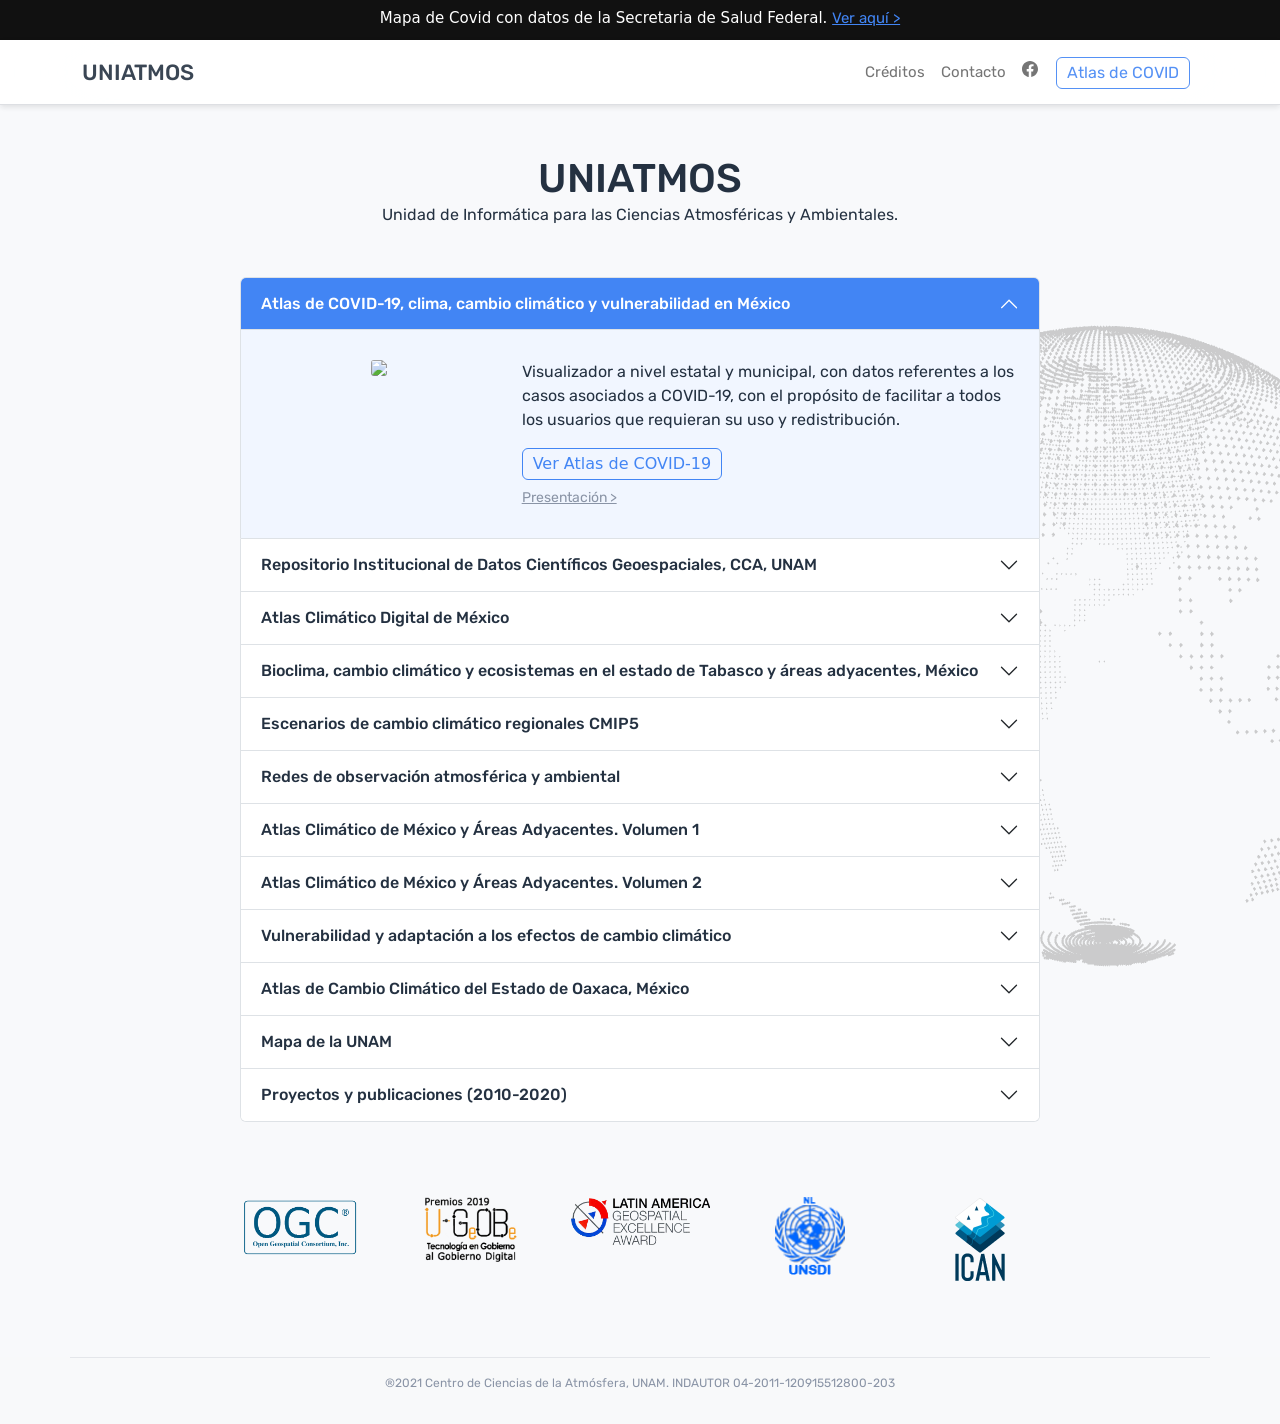
==== root/index.html @ 4e7a507b "Cambio" ====
<html>
  <head>
    <meta charset="utf-8">
    <link href="https://cdn.jsdelivr.net/npm/bootstrap@5.0.0-beta2/dist/css/bootstrap.min.css" rel="stylesheet" integrity="sha384-BmbxuPwQa2lc/FVzBcNJ7UAyJxM6wuqIj61tLrc4wSX0szH/Ev+nYRRuWlolflfl" crossorigin="anonymous">
    <link rel="preconnect" href="https://fonts.gstatic.com">
    <link href="https://fonts.googleapis.com/css2?family=Rubik:wght@300;400;500&display=swap" rel="stylesheet">

    <style>

      body {
        background-color: #f8f9fb;
      }

.globe-container {
    position: relative;
    max-width: 750px;
    margin: auto;
    z-index: -1;
}
    #globe {
    position: absolute;
    top: -800px;
    right: -55%;
    height: 650px;
    width: 650px;
    margin: 0 auto calc(var(--unit) * 4) auto;
    opacity: 0;
    transition: opacity 1000ms var(--ease);
    pointer-events: none;
    touch-action: none;
    }
    .peekaboo {
        opacity: .40 !important;
    }

    p, a, h1, h2, h3, span {
      color: #243141;
      font-family: 'Rubik', sans-serif;
      font-weight: 400;
    }


    .navbar {
      height: 65px;
      -webkit-backdrop-filter: saturate(180%) blur(55px);
    backdrop-filter: saturate(180%) blur(55px);
    opacity: .90;
    }

    .btn-outline-success {
    color: #4285f4;
    border-color: #4285f4;
    }

    .btn-outline-success:hover {
    color: #fff;
    background-color: #4285f4;
    border-color: #4285f4;
    }

    .accordion-button:not(.collapsed) {
    color: #0c63e4;
    background-color: white;
    z-index: 2;
    }

    .accordion-button {
    background-color: white;
    z-index: 2;
    }

    .accordion-body {
    background: white;
    }


    .btn {
    padding: 3px 10px;
    }

    .navbar-light .navbar-nav .nav-link {
    color: #666 !important;
    font-size: 15px;
    font-weight: 400;
    }

    .navbar-light .navbar-nav .nav-link:hover {
      color: rgba(0,0,0,.9) !important;
    }

    .accordion-button:not(.collapsed) {
    color: white;
    background-color: #4285f4;
    }

    .accordion-button:not(.collapsed):hover {
    color: white;
    background-color: #4285f4;
    }

    .accordion-button:not(.collapsed)::after {
    background-image: url(assets/img/flecha-activa.svg);
    }

    .accordion-button:hover {
    z-index: 2;
    background: #caddff;
    }

    .accordion-body {
    background: #f1f6ff;
    padding-top: 30px;
    padding-bottom: 30px;
    }

    .accordion-button {
      font-weight: 500;
      color: #243141;
    }

    .link-texto {
      font-size: 14px; color: #8a94a6;
    }

    .link-texto:hover {
      color: #4285f4;
    }



    </style>
  </head>
  <body>

    <!-- Header -->
    <div style="height:40px; color: white; text-align: center; background-color: #111111; padding: 7px; font-size: 15px; ">Mapa de Covid con datos de la Secretaria de Salud Federal. <a href="http://ri.atmosfera.unam.mx:8080/ACVC/servmapas" style="color:#4285f4">Ver aquí &gt;</a></div>

    <!-- Navbar -->
    <nav class="sticky-top navbar navbar-expand-lg navbar-light bg-light" style="background-color: white !important; box-shadow: 0 2px 6px 0 rgb(0 0 0 / 12%), inset 0 -1px 0 0 #dadce0;">
    <div class="container">
      <a class="navbar-brand" href="#"><span class="color-negro" style="font-weight: 500; font-size: 22px;">UNIATMOS</span></a>

      <button class="navbar-toggler" type="button" data-bs-toggle="collapse" data-bs-target="#navbarSupportedContent" aria-controls="navbarSupportedContent" aria-expanded="false" aria-label="Toggle navigation">
        <span class="navbar-toggler-icon"></span>
      </button>

      <div class="collapse navbar-collapse" id="navbarSupportedContent">
        <ul class="navbar-nav mb-2 mb-lg-0" style="margin-left: auto; margin-right: 10px;">
          <li class="nav-item">
            <a class="nav-link" href="#">Créditos</a>
          </li>
          <li class="nav-item">
            <a class="nav-link" href="#">Contacto</a>
          </li>

          <li class="nav-item">
            <a class="nav-link" href="#">
              <svg xmlns="http://www.w3.org/2000/svg" width="16" height="16" fill="currentColor" class="bi bi-facebook" viewBox="0 0 16 16">
                <path d="M16 8.049c0-4.446-3.582-8.05-8-8.05C3.58 0-.002 3.603-.002 8.05c0 4.017 2.926 7.347 6.75 7.951v-5.625h-2.03V8.05H6.75V6.275c0-2.017 1.195-3.131 3.022-3.131.876 0 1.791.157 1.791.157v1.98h-1.009c-.993 0-1.303.621-1.303 1.258v1.51h2.218l-.354 2.326H9.25V16c3.824-.604 6.75-3.934 6.75-7.951z"/>
              </svg>
          </a>
          </li>


          
        </ul>
        <a href="http://ri.atmosfera.unam.mx:8080/ACVC/servmapas"><button class="btn btn-outline-success me-2" type="button">Atlas de COVID</button></a>
      </div>
    </div>
    </nav>

    <div style="text-align: center; margin-top: 50px;">
      <h1 class="color-negro" style="font-weight: 500; margin-bottom: 0px;">UNIATMOS</h1>
      <p class="color-negro" style="font-size: 16px;">Unidad de Informática para las Ciencias Atmosféricas y Ambientales.</p>
    </div>


    <!-- Acordeón -->
    <div class="container" style="margin-top: 50px;">

        <div class="accordion" style="width: 800px;margin-left: auto;margin-right: auto;" id="accordionExample">

          <div class="accordion-item">
            <h2 class="accordion-header" id="headingOne">
              <button class="accordion-button" type="button" data-bs-toggle="collapse" data-bs-target="#collapseOne" aria-expanded="true" aria-controls="collapseOne">
                Atlas de COVID-19, clima, cambio climático y vulnerabilidad en México
              </button>
            </h2>
            <div id="collapseOne" class="accordion-collapse collapse show" aria-labelledby="headingOne" data-bs-parent="#accordionExample">
              <div class="accordion-body align-items-start container">

                <div class="row">
                  <div class="col-md-4" style="text-align: center;">
                    <img style="border-radius: 3px;" src="http://atlasclimatico.unam.mx/uniatmos_portal/img/accordion/ACVC_INCA.gif">
                  </div>
  
                  <div class="col-md-8">
                    <p>Visualizador a nivel estatal y municipal, con datos referentes a los casos asociados a COVID-19, con el propósito de facilitar a todos los usuarios que requieran su uso y redistribución.</p>
                    <button class="btn btn-outline-success me-2" type="button" style="margin-bottom: 7px;">Ver Atlas de COVID-19</button><br>
                    <a class="link-texto" href="https://www.facebook.com/watch/UNIATMOS/" target="_blank">Presentación &gt;</a>
                  </div>
                </div>



              </div>
            </div>
          </div>

          <div class="accordion-item">
            <h2 class="accordion-header" id="headingTwo">
              <button class="accordion-button collapsed" type="button" data-bs-toggle="collapse" data-bs-target="#collapseTwo" aria-expanded="false" aria-controls="collapseTwo">
                Repositorio Institucional de Datos Científicos Geoespaciales, CCA, UNAM
              </button>
            </h2>
            <div id="collapseTwo" class="accordion-collapse collapse" aria-labelledby="headingTwo" data-bs-parent="#accordionExample">
              <div class="accordion-body">
                <strong>This is the second item's accordion body.</strong> It is hidden by default, until the collapse plugin adds the appropriate classes that we use to style each element. These classes control the overall appearance, as well as the showing and hiding via CSS transitions. You can modify any of this with custom CSS or overriding our default variables. It's also worth noting that just about any HTML can go within the <code>.accordion-body</code>, though the transition does limit overflow.
              </div>
            </div>
          </div>

          <div class="accordion-item">
            <h2 class="accordion-header" id="headingThree">
              <button class="accordion-button collapsed" type="button" data-bs-toggle="collapse" data-bs-target="#collapseThree" aria-expanded="false" aria-controls="collapseThree">
                Atlas Climático Digital de México
              </button>
            </h2>
            <div id="collapseThree" class="accordion-collapse collapse" aria-labelledby="headingThree" data-bs-parent="#accordionExample">
              <div class="accordion-body">
                <strong>This is the third item's accordion body.</strong> It is hidden by default, until the collapse plugin adds the appropriate classes that we use to style each element. These classes control the overall appearance, as well as the showing and hiding via CSS transitions. You can modify any of this with custom CSS or overriding our default variables. It's also worth noting that just about any HTML can go within the <code>.accordion-body</code>, though the transition does limit overflow.
              </div>
            </div>
          </div>

          <div class="accordion-item">
            <h2 class="accordion-header" id="headingFour">
              <button class="accordion-button collapsed" type="button" data-bs-toggle="collapse" data-bs-target="#collapseFour" aria-expanded="false" aria-controls="collapseFour">
                Bioclima, cambio climático y ecosistemas en el estado de Tabasco y áreas adyacentes, México
              </button>
            </h2>
            <div id="collapseFour" class="accordion-collapse collapse" aria-labelledby="headingFour" data-bs-parent="#accordionExample">
              <div class="accordion-body">
                <strong>This is the third item's accordion body.</strong> It is hidden by default, until the collapse plugin adds the appropriate classes that we use to style each element. These classes control the overall appearance, as well as the showing and hiding via CSS transitions. You can modify any of this with custom CSS or overriding our default variables. It's also worth noting that just about any HTML can go within the <code>.accordion-body</code>, though the transition does limit overflow.
              </div>
            </div>
          </div>

          <div class="accordion-item">
            <h2 class="accordion-header" id="headingFive">
              <button class="accordion-button collapsed" type="button" data-bs-toggle="collapse" data-bs-target="#collapseFive" aria-expanded="false" aria-controls="collapseFive">
                Escenarios de cambio climático regionales CMIP5
              </button>
            </h2>
            <div id="collapseFive" class="accordion-collapse collapse" aria-labelledby="headingFive" data-bs-parent="#accordionExample">
              <div class="accordion-body">
                <strong>This is the third item's accordion body.</strong> It is hidden by default, until the collapse plugin adds the appropriate classes that we use to style each element. These classes control the overall appearance, as well as the showing and hiding via CSS transitions. You can modify any of this with custom CSS or overriding our default variables. It's also worth noting that just about any HTML can go within the <code>.accordion-body</code>, though the transition does limit overflow.
              </div>
            </div>
          </div>

          <div class="accordion-item">
            <h2 class="accordion-header" id="headingSix">
              <button class="accordion-button collapsed" type="button" data-bs-toggle="collapse" data-bs-target="#collapseSix" aria-expanded="false" aria-controls="collapseSix">
                Redes de observación atmosférica y ambiental
              </button>
            </h2>
            <div id="collapseSix" class="accordion-collapse collapse" aria-labelledby="headingSix" data-bs-parent="#accordionExample">
              <div class="accordion-body">
                <strong>This is the third item's accordion body.</strong> It is hidden by default, until the collapse plugin adds the appropriate classes that we use to style each element. These classes control the overall appearance, as well as the showing and hiding via CSS transitions. You can modify any of this with custom CSS or overriding our default variables. It's also worth noting that just about any HTML can go within the <code>.accordion-body</code>, though the transition does limit overflow.
              </div>
            </div>
          </div>

          <div class="accordion-item">
            <h2 class="accordion-header" id="headingSeven">
              <button class="accordion-button collapsed" type="button" data-bs-toggle="collapse" data-bs-target="#collapseSeven" aria-expanded="false" aria-controls="collapseSeven">
                Atlas Climático de México y Áreas Adyacentes. Volumen 1
              </button>
            </h2>
            <div id="collapseSeven" class="accordion-collapse collapse" aria-labelledby="headingSeven" data-bs-parent="#accordionExample">
              <div class="accordion-body">
                <strong>This is the third item's accordion body.</strong> It is hidden by default, until the collapse plugin adds the appropriate classes that we use to style each element. These classes control the overall appearance, as well as the showing and hiding via CSS transitions. You can modify any of this with custom CSS or overriding our default variables. It's also worth noting that just about any HTML can go within the <code>.accordion-body</code>, though the transition does limit overflow.
              </div>
            </div>
          </div>

          <div class="accordion-item">
            <h2 class="accordion-header" id="headingEight">
              <button class="accordion-button collapsed" type="button" data-bs-toggle="collapse" data-bs-target="#collapseEight" aria-expanded="false" aria-controls="collapseEight">
                Atlas Climático de México y Áreas Adyacentes. Volumen 2
              </button>
            </h2>
            <div id="collapseEight" class="accordion-collapse collapse" aria-labelledby="headingEight" data-bs-parent="#accordionExample">
              <div class="accordion-body">
                <strong>This is the third item's accordion body.</strong> It is hidden by default, until the collapse plugin adds the appropriate classes that we use to style each element. These classes control the overall appearance, as well as the showing and hiding via CSS transitions. You can modify any of this with custom CSS or overriding our default variables. It's also worth noting that just about any HTML can go within the <code>.accordion-body</code>, though the transition does limit overflow.
              </div>
            </div>
          </div>

          <div class="accordion-item">
            <h2 class="accordion-header" id="headingNine">
              <button class="accordion-button collapsed" type="button" data-bs-toggle="collapse" data-bs-target="#collapseNine" aria-expanded="false" aria-controls="collapseNine">
                Vulnerabilidad y adaptación a los efectos de cambio climático
              </button>
            </h2>
            <div id="collapseNine" class="accordion-collapse collapse" aria-labelledby="headingNine" data-bs-parent="#accordionExample">
              <div class="accordion-body">
                <strong>This is the third item's accordion body.</strong> It is hidden by default, until the collapse plugin adds the appropriate classes that we use to style each element. These classes control the overall appearance, as well as the showing and hiding via CSS transitions. You can modify any of this with custom CSS or overriding our default variables. It's also worth noting that just about any HTML can go within the <code>.accordion-body</code>, though the transition does limit overflow.
              </div>
            </div>
          </div>

          <div class="accordion-item">
            <h2 class="accordion-header" id="headingTen">
              <button class="accordion-button collapsed" type="button" data-bs-toggle="collapse" data-bs-target="#collapseTen" aria-expanded="false" aria-controls="collapseTen">
                Atlas de Cambio Climático del Estado de Oaxaca, México
              </button>
            </h2>
            <div id="collapseTen" class="accordion-collapse collapse" aria-labelledby="headingTen" data-bs-parent="#accordionExample">
              <div class="accordion-body">
                <strong>This is the third item's accordion body.</strong> It is hidden by default, until the collapse plugin adds the appropriate classes that we use to style each element. These classes control the overall appearance, as well as the showing and hiding via CSS transitions. You can modify any of this with custom CSS or overriding our default variables. It's also worth noting that just about any HTML can go within the <code>.accordion-body</code>, though the transition does limit overflow.
              </div>
            </div>
          </div>

          <div class="accordion-item">
            <h2 class="accordion-header" id="headingEleven">
              <button class="accordion-button collapsed" type="button" data-bs-toggle="collapse" data-bs-target="#collapseEleven" aria-expanded="false" aria-controls="collapseEleven">
                Mapa de la UNAM
              </button>
            </h2>
            <div id="collapseEleven" class="accordion-collapse collapse" aria-labelledby="headingEleven" data-bs-parent="#accordionExample">
              <div class="accordion-body">
                <strong>This is the third item's accordion body.</strong> It is hidden by default, until the collapse plugin adds the appropriate classes that we use to style each element. These classes control the overall appearance, as well as the showing and hiding via CSS transitions. You can modify any of this with custom CSS or overriding our default variables. It's also worth noting that just about any HTML can go within the <code>.accordion-body</code>, though the transition does limit overflow.
              </div>
            </div>
          </div>

          <div class="accordion-item">
            <h2 class="accordion-header" id="headingTwelve">
              <button class="accordion-button collapsed" type="button" data-bs-toggle="collapse" data-bs-target="#collapseTwelve" aria-expanded="false" aria-controls="collapseTwelve">
                Proyectos y publicaciones (2010-2020)
              </button>
            </h2>
            <div id="collapseTwelve" class="accordion-collapse collapse" aria-labelledby="headingTwelve" data-bs-parent="#accordionExample">
              <div class="accordion-body">
                <strong>This is the third item's accordion body.</strong> It is hidden by default, until the collapse plugin adds the appropriate classes that we use to style each element. These classes control the overall appearance, as well as the showing and hiding via CSS transitions. You can modify any of this with custom CSS or overriding our default variables. It's also worth noting that just about any HTML can go within the <code>.accordion-body</code>, though the transition does limit overflow.
              </div>
            </div>
          </div>

        </div>
    </div>

    <!-- Mapa -->
    <div class="globe-container">
      <div id="globe">
        <canvas width="500" height="500" style="width: 500px; height: 500px;"></canvas>
      </div>
    </div>


    <!-- Logos de asociaciones -->
    <div style="text-align: center; margin-top: 75px; margin-bottom: 75px;">
      <div class="container" style="width: 850px">
          <div class="row">

            <div class="col">
              <img style="width: 120px" src="assets/img/OGC_Logo.png">
            </div>

            <div class="col">
              <img style="width: 95px" src="assets/img/imagenUGOB.png">
            </div>

            <div class="col">
              <img style="width: 140px" src="assets/img/lagf2014.png">
            </div>

            <div class="col">
              <img style="width: 70px" src="assets/img/unsdi.png">
            </div>

            <div class="col">
              <img style="width: 50px" src="assets/img/ican3.png">
            </div>
          </div>
      </div>
    </div>





<!-- Footer -->
<footer class="bg-light text-center text-lg-start">


  <!-- Copyright -->
  <div class="text-center p-3 container" style="border-top: 1px solid rgba(146, 155, 172, 0.2);">
    <p style="font-size: 12px;color: #8a94a6;">&reg;2021 Centro de Ciencias de la Atmósfera, UNAM. INDAUTOR 04-2011-120915512800-203</p>
  </div>
  <!-- Copyright -->
</footer>
<!-- Footer -->


    <script src="https://cdn.jsdelivr.net/npm/bootstrap@5.0.0-beta2/dist/js/bootstrap.bundle.min.js" integrity="sha384-b5kHyXgcpbZJO/tY9Ul7kGkf1S0CWuKcCD38l8YkeH8z8QjE0GmW1gYU5S9FOnJ0" crossorigin="anonymous"></script>
    <script src="assets/js/three.js"></script>
    <script src="assets/js/orbital-controls.js"></script>
    <script src="assets/js/globe.js"></script>

  </body>

</html>
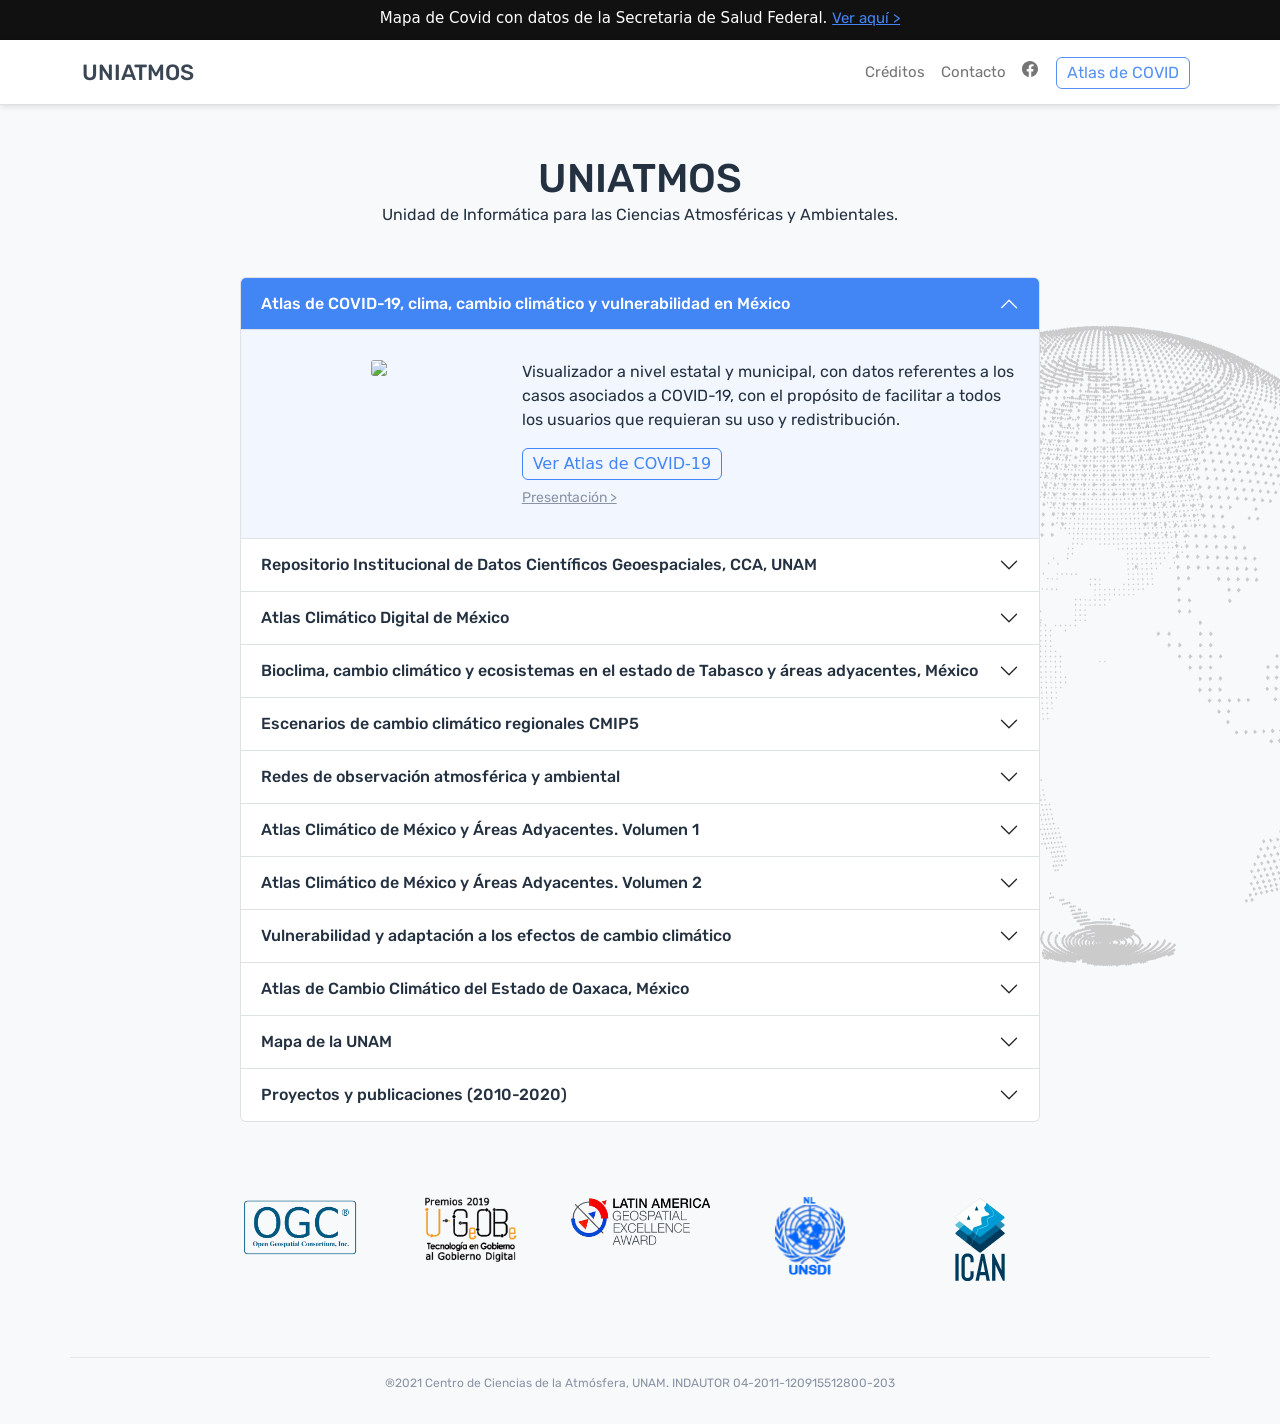
==== commit a256babc: "Cambio de mapa" ====
--- a/root/index.html
+++ b/root/index.html
@@ -191,7 +191,7 @@
 
                 <div class="row">
                   <div class="col-md-4" style="text-align: center;">
-                    <img style="border-radius: 3px;" src="http://atlasclimatico.unam.mx/uniatmos_portal/img/accordion/ACVC_INCA.gif">
+                    <img style="border-radius: 3px;" src="assets/img/ACVC_INCA.gif">
                   </div>
   
                   <div class="col-md-8">
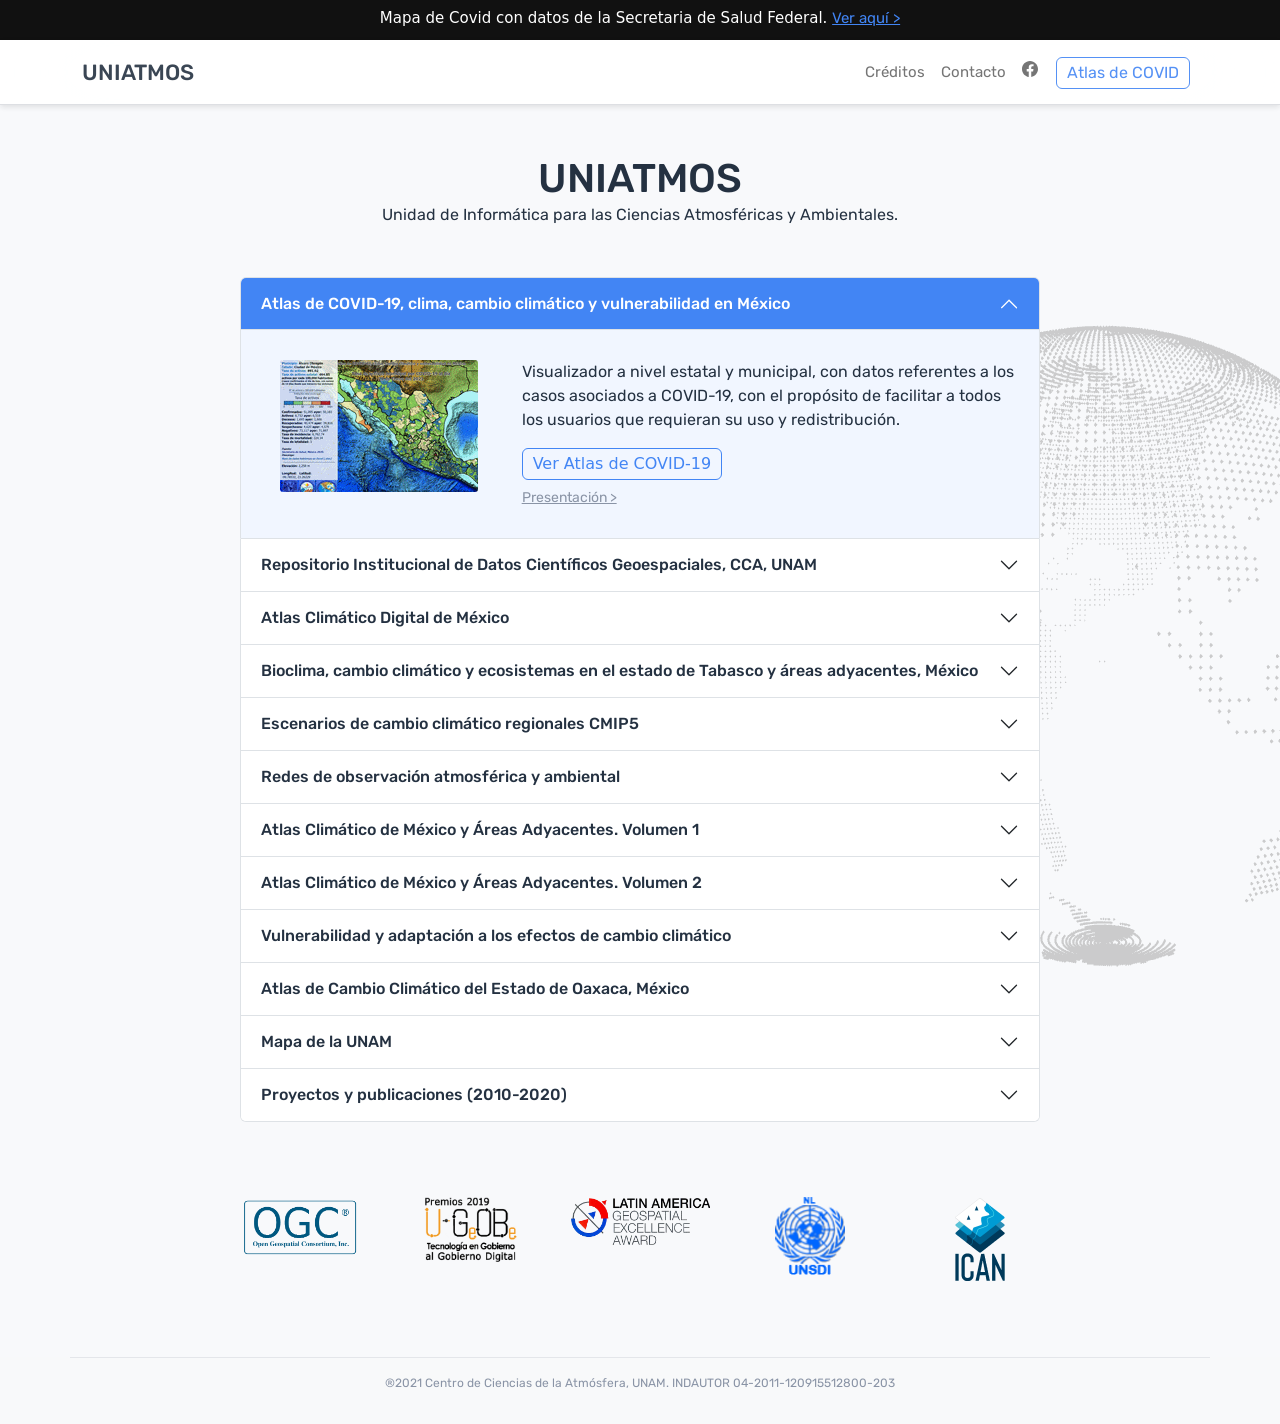
==== commit 2576982b: "Mapa" ====
--- a/root/index.html
+++ b/root/index.html
@@ -191,7 +191,7 @@
 
                 <div class="row">
                   <div class="col-md-4" style="text-align: center;">
-                    <img style="border-radius: 3px;" src="assets/img/ACVC_INCA.gif">
+                    <img style="border-radius: 3px;" src="assets/img/mapa.gif">
                   </div>
   
                   <div class="col-md-8">
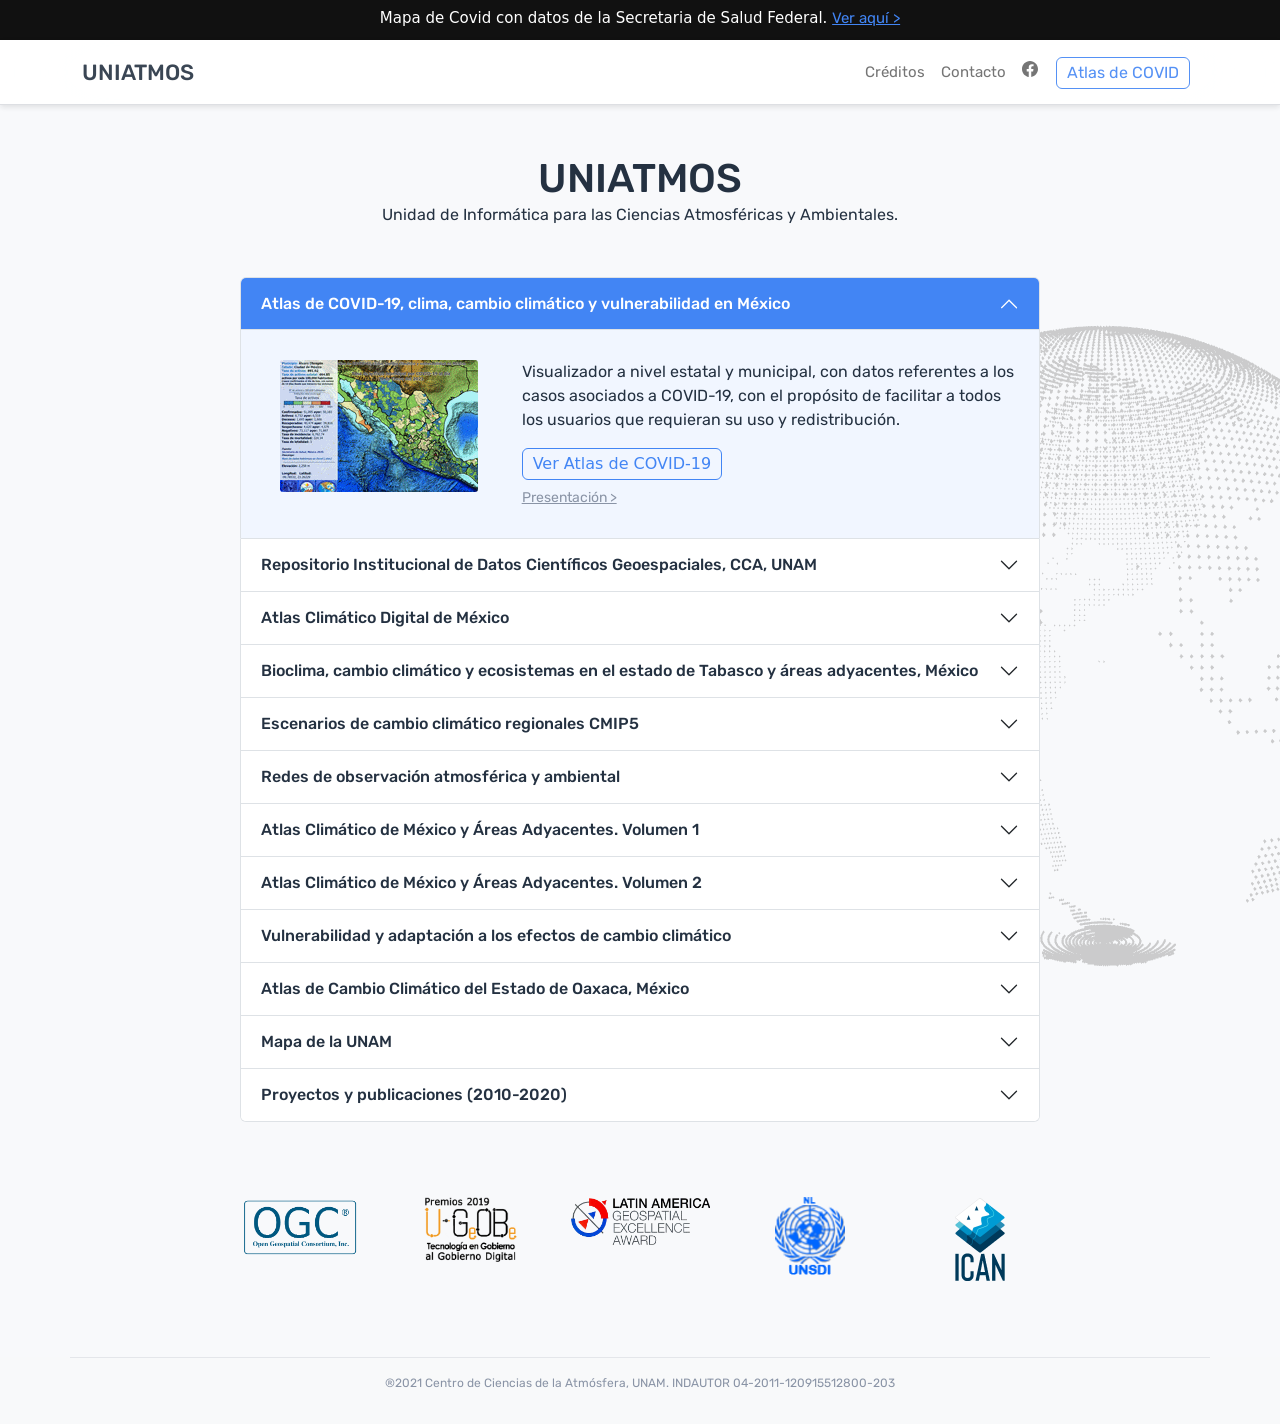
==== commit 5221327a: "Actualización de pestañas" ====
--- a/root/index.html
+++ b/root/index.html
@@ -215,7 +215,18 @@
             </h2>
             <div id="collapseTwo" class="accordion-collapse collapse" aria-labelledby="headingTwo" data-bs-parent="#accordionExample">
               <div class="accordion-body">
-                <strong>This is the second item's accordion body.</strong> It is hidden by default, until the collapse plugin adds the appropriate classes that we use to style each element. These classes control the overall appearance, as well as the showing and hiding via CSS transitions. You can modify any of this with custom CSS or overriding our default variables. It's also worth noting that just about any HTML can go within the <code>.accordion-body</code>, though the transition does limit overflow.
+                <div class="row">
+                  <div class="col-md-4" style="text-align: center;">
+                    <img style="border-radius: 3px;" src="assets/img/mapa.gif">
+                  </div>
+  
+                  <div class="col-md-8">
+                    <p>Visualizador a nivel estatal y municipal, con datos referentes a los casos asociados a COVID-19, con el propósito de facilitar a todos los usuarios que requieran su uso y redistribución.</p>
+                    <button class="btn btn-outline-success me-2" type="button" style="margin-bottom: 7px;">Ver Atlas de COVID-19</button><br>
+                    <a class="link-texto" href="https://www.facebook.com/watch/UNIATMOS/" target="_blank">Presentación &gt;</a>
+                  </div>
+                </div>
+              
               </div>
             </div>
           </div>
@@ -228,7 +239,18 @@
             </h2>
             <div id="collapseThree" class="accordion-collapse collapse" aria-labelledby="headingThree" data-bs-parent="#accordionExample">
               <div class="accordion-body">
-                <strong>This is the third item's accordion body.</strong> It is hidden by default, until the collapse plugin adds the appropriate classes that we use to style each element. These classes control the overall appearance, as well as the showing and hiding via CSS transitions. You can modify any of this with custom CSS or overriding our default variables. It's also worth noting that just about any HTML can go within the <code>.accordion-body</code>, though the transition does limit overflow.
+                <div class="row">
+                  <div class="col-md-4" style="text-align: center;">
+                    <img style="border-radius: 3px;" src="assets/img/mapa.gif">
+                  </div>
+  
+                  <div class="col-md-8">
+                    <p>Visualizador a nivel estatal y municipal, con datos referentes a los casos asociados a COVID-19, con el propósito de facilitar a todos los usuarios que requieran su uso y redistribución.</p>
+                    <button class="btn btn-outline-success me-2" type="button" style="margin-bottom: 7px;">Ver Atlas de COVID-19</button><br>
+                    <a class="link-texto" href="https://www.facebook.com/watch/UNIATMOS/" target="_blank">Presentación &gt;</a>
+                  </div>
+                </div>
+              
               </div>
             </div>
           </div>
@@ -241,7 +263,18 @@
             </h2>
             <div id="collapseFour" class="accordion-collapse collapse" aria-labelledby="headingFour" data-bs-parent="#accordionExample">
               <div class="accordion-body">
-                <strong>This is the third item's accordion body.</strong> It is hidden by default, until the collapse plugin adds the appropriate classes that we use to style each element. These classes control the overall appearance, as well as the showing and hiding via CSS transitions. You can modify any of this with custom CSS or overriding our default variables. It's also worth noting that just about any HTML can go within the <code>.accordion-body</code>, though the transition does limit overflow.
+                <div class="row">
+                  <div class="col-md-4" style="text-align: center;">
+                    <img style="border-radius: 3px;" src="assets/img/mapa.gif">
+                  </div>
+  
+                  <div class="col-md-8">
+                    <p>Visualizador a nivel estatal y municipal, con datos referentes a los casos asociados a COVID-19, con el propósito de facilitar a todos los usuarios que requieran su uso y redistribución.</p>
+                    <button class="btn btn-outline-success me-2" type="button" style="margin-bottom: 7px;">Ver Atlas de COVID-19</button><br>
+                    <a class="link-texto" href="https://www.facebook.com/watch/UNIATMOS/" target="_blank">Presentación &gt;</a>
+                  </div>
+                </div>
+              
               </div>
             </div>
           </div>
@@ -254,7 +287,18 @@
             </h2>
             <div id="collapseFive" class="accordion-collapse collapse" aria-labelledby="headingFive" data-bs-parent="#accordionExample">
               <div class="accordion-body">
-                <strong>This is the third item's accordion body.</strong> It is hidden by default, until the collapse plugin adds the appropriate classes that we use to style each element. These classes control the overall appearance, as well as the showing and hiding via CSS transitions. You can modify any of this with custom CSS or overriding our default variables. It's also worth noting that just about any HTML can go within the <code>.accordion-body</code>, though the transition does limit overflow.
+                <div class="row">
+                  <div class="col-md-4" style="text-align: center;">
+                    <img style="border-radius: 3px;" src="assets/img/mapa.gif">
+                  </div>
+  
+                  <div class="col-md-8">
+                    <p>Visualizador a nivel estatal y municipal, con datos referentes a los casos asociados a COVID-19, con el propósito de facilitar a todos los usuarios que requieran su uso y redistribución.</p>
+                    <button class="btn btn-outline-success me-2" type="button" style="margin-bottom: 7px;">Ver Atlas de COVID-19</button><br>
+                    <a class="link-texto" href="https://www.facebook.com/watch/UNIATMOS/" target="_blank">Presentación &gt;</a>
+                  </div>
+                </div>
+              
               </div>
             </div>
           </div>
@@ -267,7 +311,18 @@
             </h2>
             <div id="collapseSix" class="accordion-collapse collapse" aria-labelledby="headingSix" data-bs-parent="#accordionExample">
               <div class="accordion-body">
-                <strong>This is the third item's accordion body.</strong> It is hidden by default, until the collapse plugin adds the appropriate classes that we use to style each element. These classes control the overall appearance, as well as the showing and hiding via CSS transitions. You can modify any of this with custom CSS or overriding our default variables. It's also worth noting that just about any HTML can go within the <code>.accordion-body</code>, though the transition does limit overflow.
+                <div class="row">
+                  <div class="col-md-4" style="text-align: center;">
+                    <img style="border-radius: 3px;" src="assets/img/mapa.gif">
+                  </div>
+  
+                  <div class="col-md-8">
+                    <p>Visualizador a nivel estatal y municipal, con datos referentes a los casos asociados a COVID-19, con el propósito de facilitar a todos los usuarios que requieran su uso y redistribución.</p>
+                    <button class="btn btn-outline-success me-2" type="button" style="margin-bottom: 7px;">Ver Atlas de COVID-19</button><br>
+                    <a class="link-texto" href="https://www.facebook.com/watch/UNIATMOS/" target="_blank">Presentación &gt;</a>
+                  </div>
+                </div>
+              
               </div>
             </div>
           </div>
@@ -280,7 +335,18 @@
             </h2>
             <div id="collapseSeven" class="accordion-collapse collapse" aria-labelledby="headingSeven" data-bs-parent="#accordionExample">
               <div class="accordion-body">
-                <strong>This is the third item's accordion body.</strong> It is hidden by default, until the collapse plugin adds the appropriate classes that we use to style each element. These classes control the overall appearance, as well as the showing and hiding via CSS transitions. You can modify any of this with custom CSS or overriding our default variables. It's also worth noting that just about any HTML can go within the <code>.accordion-body</code>, though the transition does limit overflow.
+                <div class="row">
+                  <div class="col-md-4" style="text-align: center;">
+                    <img style="border-radius: 3px;" src="assets/img/mapa.gif">
+                  </div>
+  
+                  <div class="col-md-8">
+                    <p>Visualizador a nivel estatal y municipal, con datos referentes a los casos asociados a COVID-19, con el propósito de facilitar a todos los usuarios que requieran su uso y redistribución.</p>
+                    <button class="btn btn-outline-success me-2" type="button" style="margin-bottom: 7px;">Ver Atlas de COVID-19</button><br>
+                    <a class="link-texto" href="https://www.facebook.com/watch/UNIATMOS/" target="_blank">Presentación &gt;</a>
+                  </div>
+                </div>
+              
               </div>
             </div>
           </div>
@@ -293,7 +359,19 @@
             </h2>
             <div id="collapseEight" class="accordion-collapse collapse" aria-labelledby="headingEight" data-bs-parent="#accordionExample">
               <div class="accordion-body">
-                <strong>This is the third item's accordion body.</strong> It is hidden by default, until the collapse plugin adds the appropriate classes that we use to style each element. These classes control the overall appearance, as well as the showing and hiding via CSS transitions. You can modify any of this with custom CSS or overriding our default variables. It's also worth noting that just about any HTML can go within the <code>.accordion-body</code>, though the transition does limit overflow.
+
+                <div class="row">
+                  <div class="col-md-4" style="text-align: center;">
+                    <img style="border-radius: 3px;" src="assets/img/mapa.gif">
+                  </div>
+  
+                  <div class="col-md-8">
+                    <p>Visualizador a nivel estatal y municipal, con datos referentes a los casos asociados a COVID-19, con el propósito de facilitar a todos los usuarios que requieran su uso y redistribución.</p>
+                    <button class="btn btn-outline-success me-2" type="button" style="margin-bottom: 7px;">Ver Atlas de COVID-19</button><br>
+                    <a class="link-texto" href="https://www.facebook.com/watch/UNIATMOS/" target="_blank">Presentación &gt;</a>
+                  </div>
+                </div>
+              
               </div>
             </div>
           </div>
@@ -306,7 +384,19 @@
             </h2>
             <div id="collapseNine" class="accordion-collapse collapse" aria-labelledby="headingNine" data-bs-parent="#accordionExample">
               <div class="accordion-body">
-                <strong>This is the third item's accordion body.</strong> It is hidden by default, until the collapse plugin adds the appropriate classes that we use to style each element. These classes control the overall appearance, as well as the showing and hiding via CSS transitions. You can modify any of this with custom CSS or overriding our default variables. It's also worth noting that just about any HTML can go within the <code>.accordion-body</code>, though the transition does limit overflow.
+                <div class="row">
+                  <div class="col-md-4" style="text-align: center;">
+                    <img style="border-radius: 3px;" src="assets/img/mapa.gif">
+                  </div>
+  
+                  <div class="col-md-8">
+                    <p>Visualizador a nivel estatal y municipal, con datos referentes a los casos asociados a COVID-19, con el propósito de facilitar a todos los usuarios que requieran su uso y redistribución.</p>
+                    <button class="btn btn-outline-success me-2" type="button" style="margin-bottom: 7px;">Ver Atlas de COVID-19</button><br>
+                    <a class="link-texto" href="https://www.facebook.com/watch/UNIATMOS/" target="_blank">Presentación &gt;</a>
+                  </div>
+                </div>
+              
+              
               </div>
             </div>
           </div>
@@ -319,7 +409,18 @@
             </h2>
             <div id="collapseTen" class="accordion-collapse collapse" aria-labelledby="headingTen" data-bs-parent="#accordionExample">
               <div class="accordion-body">
-                <strong>This is the third item's accordion body.</strong> It is hidden by default, until the collapse plugin adds the appropriate classes that we use to style each element. These classes control the overall appearance, as well as the showing and hiding via CSS transitions. You can modify any of this with custom CSS or overriding our default variables. It's also worth noting that just about any HTML can go within the <code>.accordion-body</code>, though the transition does limit overflow.
+                <div class="row">
+                  <div class="col-md-4" style="text-align: center;">
+                    <img style="border-radius: 3px;" src="assets/img/mapa.gif">
+                  </div>
+  
+                  <div class="col-md-8">
+                    <p>Visualizador a nivel estatal y municipal, con datos referentes a los casos asociados a COVID-19, con el propósito de facilitar a todos los usuarios que requieran su uso y redistribución.</p>
+                    <button class="btn btn-outline-success me-2" type="button" style="margin-bottom: 7px;">Ver Atlas de COVID-19</button><br>
+                    <a class="link-texto" href="https://www.facebook.com/watch/UNIATMOS/" target="_blank">Presentación &gt;</a>
+                  </div>
+                </div>
+              
               </div>
             </div>
           </div>
@@ -332,7 +433,18 @@
             </h2>
             <div id="collapseEleven" class="accordion-collapse collapse" aria-labelledby="headingEleven" data-bs-parent="#accordionExample">
               <div class="accordion-body">
-                <strong>This is the third item's accordion body.</strong> It is hidden by default, until the collapse plugin adds the appropriate classes that we use to style each element. These classes control the overall appearance, as well as the showing and hiding via CSS transitions. You can modify any of this with custom CSS or overriding our default variables. It's also worth noting that just about any HTML can go within the <code>.accordion-body</code>, though the transition does limit overflow.
+                <div class="row">
+                  <div class="col-md-4" style="text-align: center;">
+                    <img style="border-radius: 3px;" src="assets/img/mapa.gif">
+                  </div>
+  
+                  <div class="col-md-8">
+                    <p>Visualizador a nivel estatal y municipal, con datos referentes a los casos asociados a COVID-19, con el propósito de facilitar a todos los usuarios que requieran su uso y redistribución.</p>
+                    <button class="btn btn-outline-success me-2" type="button" style="margin-bottom: 7px;">Ver Atlas de COVID-19</button><br>
+                    <a class="link-texto" href="https://www.facebook.com/watch/UNIATMOS/" target="_blank">Presentación &gt;</a>
+                  </div>
+                </div>
+              
               </div>
             </div>
           </div>
@@ -345,7 +457,18 @@
             </h2>
             <div id="collapseTwelve" class="accordion-collapse collapse" aria-labelledby="headingTwelve" data-bs-parent="#accordionExample">
               <div class="accordion-body">
-                <strong>This is the third item's accordion body.</strong> It is hidden by default, until the collapse plugin adds the appropriate classes that we use to style each element. These classes control the overall appearance, as well as the showing and hiding via CSS transitions. You can modify any of this with custom CSS or overriding our default variables. It's also worth noting that just about any HTML can go within the <code>.accordion-body</code>, though the transition does limit overflow.
+                <div class="row">
+                  <div class="col-md-4" style="text-align: center;">
+                    <img style="border-radius: 3px;" src="assets/img/mapa.gif">
+                  </div>
+  
+                  <div class="col-md-8">
+                    <p>Visualizador a nivel estatal y municipal, con datos referentes a los casos asociados a COVID-19, con el propósito de facilitar a todos los usuarios que requieran su uso y redistribución.</p>
+                    <button class="btn btn-outline-success me-2" type="button" style="margin-bottom: 7px;">Ver Atlas de COVID-19</button><br>
+                    <a class="link-texto" href="https://www.facebook.com/watch/UNIATMOS/" target="_blank">Presentación &gt;</a>
+                  </div>
+                </div>
+              
               </div>
             </div>
           </div>
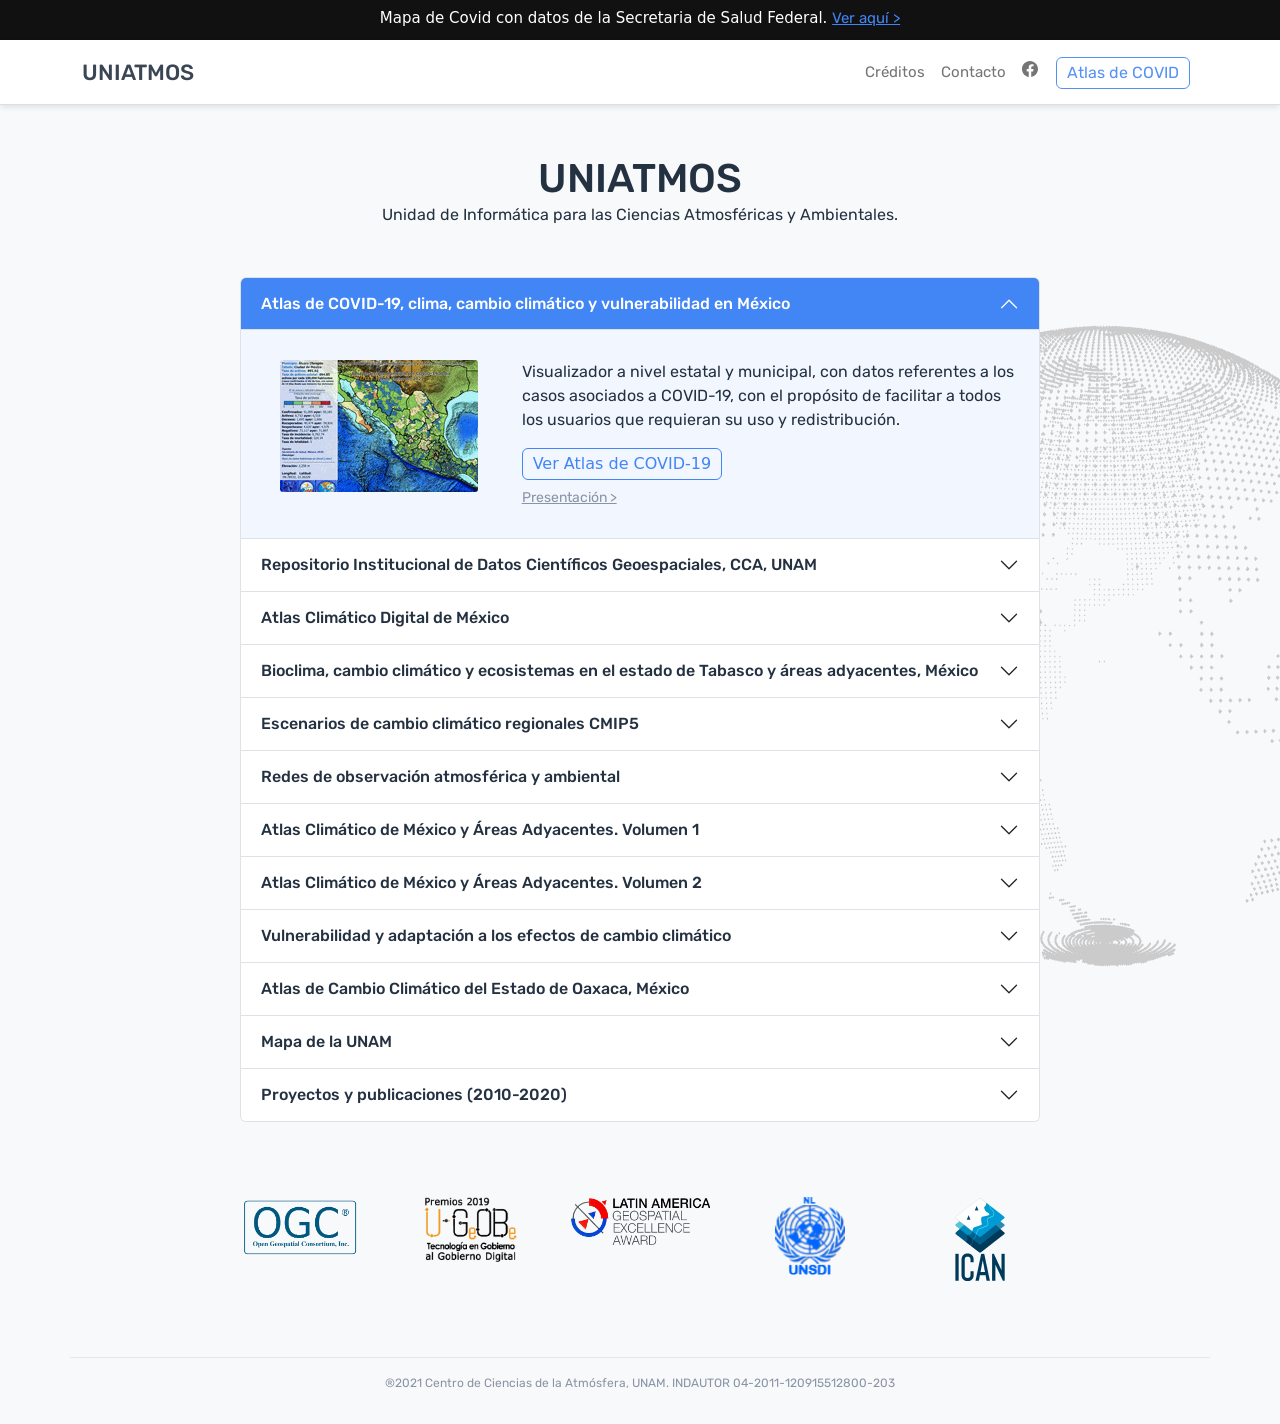
==== commit 40957bc7: "Cambio de directorio" ====
--- a/root/index.html
+++ b/root/index.html
@@ -191,7 +191,7 @@
 
                 <div class="row">
                   <div class="col-md-4" style="text-align: center;">
-                    <img style="border-radius: 3px;" src="assets/img/mapa.gif">
+                    <img style="border-radius: 3px;" src="assets/img/ACVC_INCA.gif">
                   </div>
   
                   <div class="col-md-8">
@@ -215,18 +215,7 @@
             </h2>
             <div id="collapseTwo" class="accordion-collapse collapse" aria-labelledby="headingTwo" data-bs-parent="#accordionExample">
               <div class="accordion-body">
-                <div class="row">
-                  <div class="col-md-4" style="text-align: center;">
-                    <img style="border-radius: 3px;" src="assets/img/mapa.gif">
-                  </div>
-  
-                  <div class="col-md-8">
-                    <p>Visualizador a nivel estatal y municipal, con datos referentes a los casos asociados a COVID-19, con el propósito de facilitar a todos los usuarios que requieran su uso y redistribución.</p>
-                    <button class="btn btn-outline-success me-2" type="button" style="margin-bottom: 7px;">Ver Atlas de COVID-19</button><br>
-                    <a class="link-texto" href="https://www.facebook.com/watch/UNIATMOS/" target="_blank">Presentación &gt;</a>
-                  </div>
-                </div>
-              
+                <strong>This is the second item's accordion body.</strong> It is hidden by default, until the collapse plugin adds the appropriate classes that we use to style each element. These classes control the overall appearance, as well as the showing and hiding via CSS transitions. You can modify any of this with custom CSS or overriding our default variables. It's also worth noting that just about any HTML can go within the <code>.accordion-body</code>, though the transition does limit overflow.
               </div>
             </div>
           </div>
@@ -239,18 +228,7 @@
             </h2>
             <div id="collapseThree" class="accordion-collapse collapse" aria-labelledby="headingThree" data-bs-parent="#accordionExample">
               <div class="accordion-body">
-                <div class="row">
-                  <div class="col-md-4" style="text-align: center;">
-                    <img style="border-radius: 3px;" src="assets/img/mapa.gif">
-                  </div>
-  
-                  <div class="col-md-8">
-                    <p>Visualizador a nivel estatal y municipal, con datos referentes a los casos asociados a COVID-19, con el propósito de facilitar a todos los usuarios que requieran su uso y redistribución.</p>
-                    <button class="btn btn-outline-success me-2" type="button" style="margin-bottom: 7px;">Ver Atlas de COVID-19</button><br>
-                    <a class="link-texto" href="https://www.facebook.com/watch/UNIATMOS/" target="_blank">Presentación &gt;</a>
-                  </div>
-                </div>
-              
+                <strong>This is the third item's accordion body.</strong> It is hidden by default, until the collapse plugin adds the appropriate classes that we use to style each element. These classes control the overall appearance, as well as the showing and hiding via CSS transitions. You can modify any of this with custom CSS or overriding our default variables. It's also worth noting that just about any HTML can go within the <code>.accordion-body</code>, though the transition does limit overflow.
               </div>
             </div>
           </div>
@@ -263,18 +241,7 @@
             </h2>
             <div id="collapseFour" class="accordion-collapse collapse" aria-labelledby="headingFour" data-bs-parent="#accordionExample">
               <div class="accordion-body">
-                <div class="row">
-                  <div class="col-md-4" style="text-align: center;">
-                    <img style="border-radius: 3px;" src="assets/img/mapa.gif">
-                  </div>
-  
-                  <div class="col-md-8">
-                    <p>Visualizador a nivel estatal y municipal, con datos referentes a los casos asociados a COVID-19, con el propósito de facilitar a todos los usuarios que requieran su uso y redistribución.</p>
-                    <button class="btn btn-outline-success me-2" type="button" style="margin-bottom: 7px;">Ver Atlas de COVID-19</button><br>
-                    <a class="link-texto" href="https://www.facebook.com/watch/UNIATMOS/" target="_blank">Presentación &gt;</a>
-                  </div>
-                </div>
-              
+                <strong>This is the third item's accordion body.</strong> It is hidden by default, until the collapse plugin adds the appropriate classes that we use to style each element. These classes control the overall appearance, as well as the showing and hiding via CSS transitions. You can modify any of this with custom CSS or overriding our default variables. It's also worth noting that just about any HTML can go within the <code>.accordion-body</code>, though the transition does limit overflow.
               </div>
             </div>
           </div>
@@ -287,18 +254,7 @@
             </h2>
             <div id="collapseFive" class="accordion-collapse collapse" aria-labelledby="headingFive" data-bs-parent="#accordionExample">
               <div class="accordion-body">
-                <div class="row">
-                  <div class="col-md-4" style="text-align: center;">
-                    <img style="border-radius: 3px;" src="assets/img/mapa.gif">
-                  </div>
-  
-                  <div class="col-md-8">
-                    <p>Visualizador a nivel estatal y municipal, con datos referentes a los casos asociados a COVID-19, con el propósito de facilitar a todos los usuarios que requieran su uso y redistribución.</p>
-                    <button class="btn btn-outline-success me-2" type="button" style="margin-bottom: 7px;">Ver Atlas de COVID-19</button><br>
-                    <a class="link-texto" href="https://www.facebook.com/watch/UNIATMOS/" target="_blank">Presentación &gt;</a>
-                  </div>
-                </div>
-              
+                <strong>This is the third item's accordion body.</strong> It is hidden by default, until the collapse plugin adds the appropriate classes that we use to style each element. These classes control the overall appearance, as well as the showing and hiding via CSS transitions. You can modify any of this with custom CSS or overriding our default variables. It's also worth noting that just about any HTML can go within the <code>.accordion-body</code>, though the transition does limit overflow.
               </div>
             </div>
           </div>
@@ -311,18 +267,7 @@
             </h2>
             <div id="collapseSix" class="accordion-collapse collapse" aria-labelledby="headingSix" data-bs-parent="#accordionExample">
               <div class="accordion-body">
-                <div class="row">
-                  <div class="col-md-4" style="text-align: center;">
-                    <img style="border-radius: 3px;" src="assets/img/mapa.gif">
-                  </div>
-  
-                  <div class="col-md-8">
-                    <p>Visualizador a nivel estatal y municipal, con datos referentes a los casos asociados a COVID-19, con el propósito de facilitar a todos los usuarios que requieran su uso y redistribución.</p>
-                    <button class="btn btn-outline-success me-2" type="button" style="margin-bottom: 7px;">Ver Atlas de COVID-19</button><br>
-                    <a class="link-texto" href="https://www.facebook.com/watch/UNIATMOS/" target="_blank">Presentación &gt;</a>
-                  </div>
-                </div>
-              
+                <strong>This is the third item's accordion body.</strong> It is hidden by default, until the collapse plugin adds the appropriate classes that we use to style each element. These classes control the overall appearance, as well as the showing and hiding via CSS transitions. You can modify any of this with custom CSS or overriding our default variables. It's also worth noting that just about any HTML can go within the <code>.accordion-body</code>, though the transition does limit overflow.
               </div>
             </div>
           </div>
@@ -335,18 +280,7 @@
             </h2>
             <div id="collapseSeven" class="accordion-collapse collapse" aria-labelledby="headingSeven" data-bs-parent="#accordionExample">
               <div class="accordion-body">
-                <div class="row">
-                  <div class="col-md-4" style="text-align: center;">
-                    <img style="border-radius: 3px;" src="assets/img/mapa.gif">
-                  </div>
-  
-                  <div class="col-md-8">
-                    <p>Visualizador a nivel estatal y municipal, con datos referentes a los casos asociados a COVID-19, con el propósito de facilitar a todos los usuarios que requieran su uso y redistribución.</p>
-                    <button class="btn btn-outline-success me-2" type="button" style="margin-bottom: 7px;">Ver Atlas de COVID-19</button><br>
-                    <a class="link-texto" href="https://www.facebook.com/watch/UNIATMOS/" target="_blank">Presentación &gt;</a>
-                  </div>
-                </div>
-              
+                <strong>This is the third item's accordion body.</strong> It is hidden by default, until the collapse plugin adds the appropriate classes that we use to style each element. These classes control the overall appearance, as well as the showing and hiding via CSS transitions. You can modify any of this with custom CSS or overriding our default variables. It's also worth noting that just about any HTML can go within the <code>.accordion-body</code>, though the transition does limit overflow.
               </div>
             </div>
           </div>
@@ -359,19 +293,7 @@
             </h2>
             <div id="collapseEight" class="accordion-collapse collapse" aria-labelledby="headingEight" data-bs-parent="#accordionExample">
               <div class="accordion-body">
-
-                <div class="row">
-                  <div class="col-md-4" style="text-align: center;">
-                    <img style="border-radius: 3px;" src="assets/img/mapa.gif">
-                  </div>
-  
-                  <div class="col-md-8">
-                    <p>Visualizador a nivel estatal y municipal, con datos referentes a los casos asociados a COVID-19, con el propósito de facilitar a todos los usuarios que requieran su uso y redistribución.</p>
-                    <button class="btn btn-outline-success me-2" type="button" style="margin-bottom: 7px;">Ver Atlas de COVID-19</button><br>
-                    <a class="link-texto" href="https://www.facebook.com/watch/UNIATMOS/" target="_blank">Presentación &gt;</a>
-                  </div>
-                </div>
-              
+                <strong>This is the third item's accordion body.</strong> It is hidden by default, until the collapse plugin adds the appropriate classes that we use to style each element. These classes control the overall appearance, as well as the showing and hiding via CSS transitions. You can modify any of this with custom CSS or overriding our default variables. It's also worth noting that just about any HTML can go within the <code>.accordion-body</code>, though the transition does limit overflow.
               </div>
             </div>
           </div>
@@ -384,19 +306,7 @@
             </h2>
             <div id="collapseNine" class="accordion-collapse collapse" aria-labelledby="headingNine" data-bs-parent="#accordionExample">
               <div class="accordion-body">
-                <div class="row">
-                  <div class="col-md-4" style="text-align: center;">
-                    <img style="border-radius: 3px;" src="assets/img/mapa.gif">
-                  </div>
-  
-                  <div class="col-md-8">
-                    <p>Visualizador a nivel estatal y municipal, con datos referentes a los casos asociados a COVID-19, con el propósito de facilitar a todos los usuarios que requieran su uso y redistribución.</p>
-                    <button class="btn btn-outline-success me-2" type="button" style="margin-bottom: 7px;">Ver Atlas de COVID-19</button><br>
-                    <a class="link-texto" href="https://www.facebook.com/watch/UNIATMOS/" target="_blank">Presentación &gt;</a>
-                  </div>
-                </div>
-              
-              
+                <strong>This is the third item's accordion body.</strong> It is hidden by default, until the collapse plugin adds the appropriate classes that we use to style each element. These classes control the overall appearance, as well as the showing and hiding via CSS transitions. You can modify any of this with custom CSS or overriding our default variables. It's also worth noting that just about any HTML can go within the <code>.accordion-body</code>, though the transition does limit overflow.
               </div>
             </div>
           </div>
@@ -409,18 +319,7 @@
             </h2>
             <div id="collapseTen" class="accordion-collapse collapse" aria-labelledby="headingTen" data-bs-parent="#accordionExample">
               <div class="accordion-body">
-                <div class="row">
-                  <div class="col-md-4" style="text-align: center;">
-                    <img style="border-radius: 3px;" src="assets/img/mapa.gif">
-                  </div>
-  
-                  <div class="col-md-8">
-                    <p>Visualizador a nivel estatal y municipal, con datos referentes a los casos asociados a COVID-19, con el propósito de facilitar a todos los usuarios que requieran su uso y redistribución.</p>
-                    <button class="btn btn-outline-success me-2" type="button" style="margin-bottom: 7px;">Ver Atlas de COVID-19</button><br>
-                    <a class="link-texto" href="https://www.facebook.com/watch/UNIATMOS/" target="_blank">Presentación &gt;</a>
-                  </div>
-                </div>
-              
+                <strong>This is the third item's accordion body.</strong> It is hidden by default, until the collapse plugin adds the appropriate classes that we use to style each element. These classes control the overall appearance, as well as the showing and hiding via CSS transitions. You can modify any of this with custom CSS or overriding our default variables. It's also worth noting that just about any HTML can go within the <code>.accordion-body</code>, though the transition does limit overflow.
               </div>
             </div>
           </div>
@@ -433,18 +332,7 @@
             </h2>
             <div id="collapseEleven" class="accordion-collapse collapse" aria-labelledby="headingEleven" data-bs-parent="#accordionExample">
               <div class="accordion-body">
-                <div class="row">
-                  <div class="col-md-4" style="text-align: center;">
-                    <img style="border-radius: 3px;" src="assets/img/mapa.gif">
-                  </div>
-  
-                  <div class="col-md-8">
-                    <p>Visualizador a nivel estatal y municipal, con datos referentes a los casos asociados a COVID-19, con el propósito de facilitar a todos los usuarios que requieran su uso y redistribución.</p>
-                    <button class="btn btn-outline-success me-2" type="button" style="margin-bottom: 7px;">Ver Atlas de COVID-19</button><br>
-                    <a class="link-texto" href="https://www.facebook.com/watch/UNIATMOS/" target="_blank">Presentación &gt;</a>
-                  </div>
-                </div>
-              
+                <strong>This is the third item's accordion body.</strong> It is hidden by default, until the collapse plugin adds the appropriate classes that we use to style each element. These classes control the overall appearance, as well as the showing and hiding via CSS transitions. You can modify any of this with custom CSS or overriding our default variables. It's also worth noting that just about any HTML can go within the <code>.accordion-body</code>, though the transition does limit overflow.
               </div>
             </div>
           </div>
@@ -457,18 +345,7 @@
             </h2>
             <div id="collapseTwelve" class="accordion-collapse collapse" aria-labelledby="headingTwelve" data-bs-parent="#accordionExample">
               <div class="accordion-body">
-                <div class="row">
-                  <div class="col-md-4" style="text-align: center;">
-                    <img style="border-radius: 3px;" src="assets/img/mapa.gif">
-                  </div>
-  
-                  <div class="col-md-8">
-                    <p>Visualizador a nivel estatal y municipal, con datos referentes a los casos asociados a COVID-19, con el propósito de facilitar a todos los usuarios que requieran su uso y redistribución.</p>
-                    <button class="btn btn-outline-success me-2" type="button" style="margin-bottom: 7px;">Ver Atlas de COVID-19</button><br>
-                    <a class="link-texto" href="https://www.facebook.com/watch/UNIATMOS/" target="_blank">Presentación &gt;</a>
-                  </div>
-                </div>
-              
+                <strong>This is the third item's accordion body.</strong> It is hidden by default, until the collapse plugin adds the appropriate classes that we use to style each element. These classes control the overall appearance, as well as the showing and hiding via CSS transitions. You can modify any of this with custom CSS or overriding our default variables. It's also worth noting that just about any HTML can go within the <code>.accordion-body</code>, though the transition does limit overflow.
               </div>
             </div>
           </div>
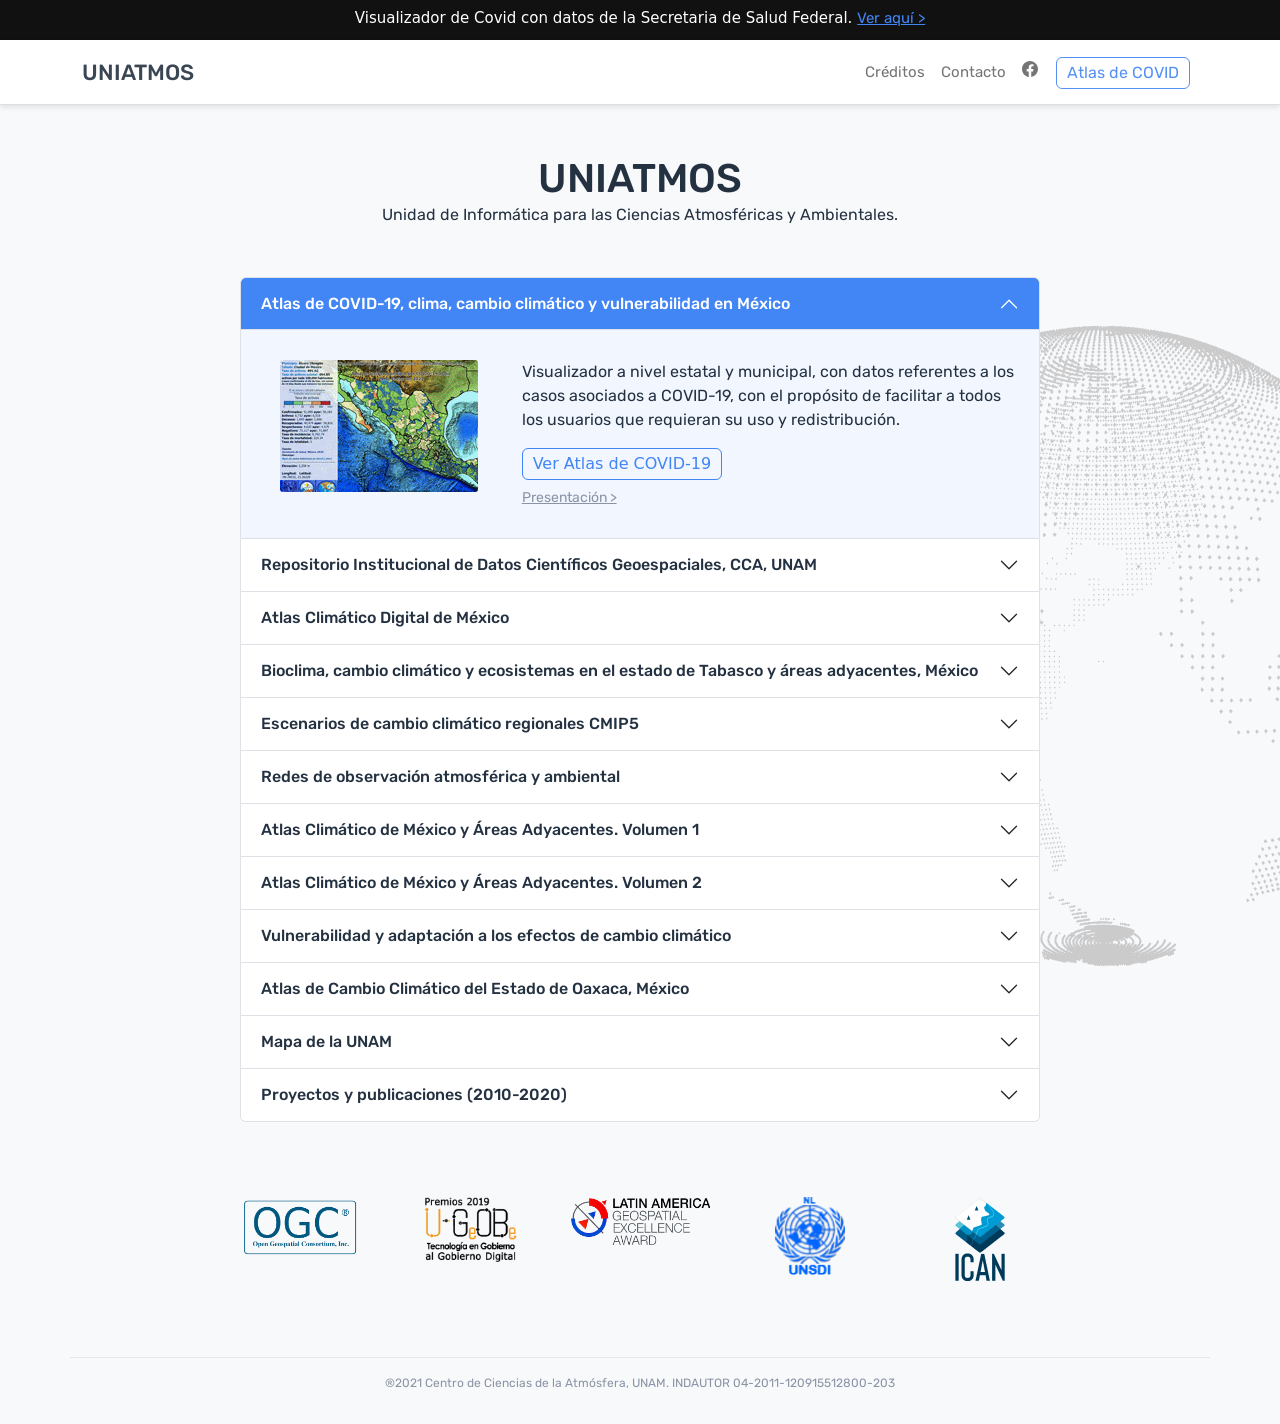
==== commit 8ce94ce8: "Update index.html" ====
--- a/root/index.html
+++ b/root/index.html
@@ -133,7 +133,7 @@
   <body>
 
     <!-- Header -->
-    <div style="height:40px; color: white; text-align: center; background-color: #111111; padding: 7px; font-size: 15px; ">Mapa de Covid con datos de la Secretaria de Salud Federal. <a href="http://ri.atmosfera.unam.mx:8080/ACVC/servmapas" style="color:#4285f4">Ver aquí &gt;</a></div>
+    <div style="height:40px; color: white; text-align: center; background-color: #111111; padding: 7px; font-size: 15px; ">Visualizador de Covid con datos de la Secretaria de Salud Federal. <a href="http://ri.atmosfera.unam.mx:8080/ACVC/servmapas" style="color:#4285f4">Ver aquí &gt;</a></div>
 
     <!-- Navbar -->
     <nav class="sticky-top navbar navbar-expand-lg navbar-light bg-light" style="background-color: white !important; box-shadow: 0 2px 6px 0 rgb(0 0 0 / 12%), inset 0 -1px 0 0 #dadce0;">
@@ -154,7 +154,7 @@
           </li>
 
           <li class="nav-item">
-            <a class="nav-link" href="#">
+            <a class="nav-link" target="_blank" href="https://www.facebook.com/UNIATMOS/">
               <svg xmlns="http://www.w3.org/2000/svg" width="16" height="16" fill="currentColor" class="bi bi-facebook" viewBox="0 0 16 16">
                 <path d="M16 8.049c0-4.446-3.582-8.05-8-8.05C3.58 0-.002 3.603-.002 8.05c0 4.017 2.926 7.347 6.75 7.951v-5.625h-2.03V8.05H6.75V6.275c0-2.017 1.195-3.131 3.022-3.131.876 0 1.791.157 1.791.157v1.98h-1.009c-.993 0-1.303.621-1.303 1.258v1.51h2.218l-.354 2.326H9.25V16c3.824-.604 6.75-3.934 6.75-7.951z"/>
               </svg>
@@ -191,7 +191,7 @@
 
                 <div class="row">
                   <div class="col-md-4" style="text-align: center;">
-                    <img style="border-radius: 3px;" src="assets/img/ACVC_INCA.gif">
+                    <img style="border-radius: 3px;" src="assets/img/mapa.gif">
                   </div>
   
                   <div class="col-md-8">
@@ -215,7 +215,18 @@
             </h2>
             <div id="collapseTwo" class="accordion-collapse collapse" aria-labelledby="headingTwo" data-bs-parent="#accordionExample">
               <div class="accordion-body">
-                <strong>This is the second item's accordion body.</strong> It is hidden by default, until the collapse plugin adds the appropriate classes that we use to style each element. These classes control the overall appearance, as well as the showing and hiding via CSS transitions. You can modify any of this with custom CSS or overriding our default variables. It's also worth noting that just about any HTML can go within the <code>.accordion-body</code>, though the transition does limit overflow.
+                <div class="row">
+                  <div class="col-md-4" style="text-align: center;">
+                    <img style="border-radius: 3px;" src="assets/img/mapa.gif">
+                  </div>
+  
+                  <div class="col-md-8">
+                    <p>Visualizador a nivel estatal y municipal, con datos referentes a los casos asociados a COVID-19, con el propósito de facilitar a todos los usuarios que requieran su uso y redistribución.</p>
+                    <button class="btn btn-outline-success me-2" type="button" style="margin-bottom: 7px;">Ver Atlas de COVID-19</button><br>
+                    <a class="link-texto" href="https://www.facebook.com/watch/UNIATMOS/" target="_blank">Presentación &gt;</a>
+                  </div>
+                </div>
+              
               </div>
             </div>
           </div>
@@ -228,7 +239,18 @@
             </h2>
             <div id="collapseThree" class="accordion-collapse collapse" aria-labelledby="headingThree" data-bs-parent="#accordionExample">
               <div class="accordion-body">
-                <strong>This is the third item's accordion body.</strong> It is hidden by default, until the collapse plugin adds the appropriate classes that we use to style each element. These classes control the overall appearance, as well as the showing and hiding via CSS transitions. You can modify any of this with custom CSS or overriding our default variables. It's also worth noting that just about any HTML can go within the <code>.accordion-body</code>, though the transition does limit overflow.
+                <div class="row">
+                  <div class="col-md-4" style="text-align: center;">
+                    <img style="border-radius: 3px;" src="assets/img/mapa.gif">
+                  </div>
+  
+                  <div class="col-md-8">
+                    <p>Visualizador a nivel estatal y municipal, con datos referentes a los casos asociados a COVID-19, con el propósito de facilitar a todos los usuarios que requieran su uso y redistribución.</p>
+                    <button class="btn btn-outline-success me-2" type="button" style="margin-bottom: 7px;">Ver Atlas de COVID-19</button><br>
+                    <a class="link-texto" href="https://www.facebook.com/watch/UNIATMOS/" target="_blank">Presentación &gt;</a>
+                  </div>
+                </div>
+              
               </div>
             </div>
           </div>
@@ -241,7 +263,18 @@
             </h2>
             <div id="collapseFour" class="accordion-collapse collapse" aria-labelledby="headingFour" data-bs-parent="#accordionExample">
               <div class="accordion-body">
-                <strong>This is the third item's accordion body.</strong> It is hidden by default, until the collapse plugin adds the appropriate classes that we use to style each element. These classes control the overall appearance, as well as the showing and hiding via CSS transitions. You can modify any of this with custom CSS or overriding our default variables. It's also worth noting that just about any HTML can go within the <code>.accordion-body</code>, though the transition does limit overflow.
+                <div class="row">
+                  <div class="col-md-4" style="text-align: center;">
+                    <img style="border-radius: 3px;" src="assets/img/mapa.gif">
+                  </div>
+  
+                  <div class="col-md-8">
+                    <p>Visualizador a nivel estatal y municipal, con datos referentes a los casos asociados a COVID-19, con el propósito de facilitar a todos los usuarios que requieran su uso y redistribución.</p>
+                    <button class="btn btn-outline-success me-2" type="button" style="margin-bottom: 7px;">Ver Atlas de COVID-19</button><br>
+                    <a class="link-texto" href="https://www.facebook.com/watch/UNIATMOS/" target="_blank">Presentación &gt;</a>
+                  </div>
+                </div>
+              
               </div>
             </div>
           </div>
@@ -254,7 +287,18 @@
             </h2>
             <div id="collapseFive" class="accordion-collapse collapse" aria-labelledby="headingFive" data-bs-parent="#accordionExample">
               <div class="accordion-body">
-                <strong>This is the third item's accordion body.</strong> It is hidden by default, until the collapse plugin adds the appropriate classes that we use to style each element. These classes control the overall appearance, as well as the showing and hiding via CSS transitions. You can modify any of this with custom CSS or overriding our default variables. It's also worth noting that just about any HTML can go within the <code>.accordion-body</code>, though the transition does limit overflow.
+                <div class="row">
+                  <div class="col-md-4" style="text-align: center;">
+                    <img style="border-radius: 3px;" src="assets/img/mapa.gif">
+                  </div>
+  
+                  <div class="col-md-8">
+                    <p>Visualizador a nivel estatal y municipal, con datos referentes a los casos asociados a COVID-19, con el propósito de facilitar a todos los usuarios que requieran su uso y redistribución.</p>
+                    <button class="btn btn-outline-success me-2" type="button" style="margin-bottom: 7px;">Ver Atlas de COVID-19</button><br>
+                    <a class="link-texto" href="https://www.facebook.com/watch/UNIATMOS/" target="_blank">Presentación &gt;</a>
+                  </div>
+                </div>
+              
               </div>
             </div>
           </div>
@@ -267,7 +311,18 @@
             </h2>
             <div id="collapseSix" class="accordion-collapse collapse" aria-labelledby="headingSix" data-bs-parent="#accordionExample">
               <div class="accordion-body">
-                <strong>This is the third item's accordion body.</strong> It is hidden by default, until the collapse plugin adds the appropriate classes that we use to style each element. These classes control the overall appearance, as well as the showing and hiding via CSS transitions. You can modify any of this with custom CSS or overriding our default variables. It's also worth noting that just about any HTML can go within the <code>.accordion-body</code>, though the transition does limit overflow.
+                <div class="row">
+                  <div class="col-md-4" style="text-align: center;">
+                    <img style="border-radius: 3px;" src="assets/img/mapa.gif">
+                  </div>
+  
+                  <div class="col-md-8">
+                    <p>Visualizador a nivel estatal y municipal, con datos referentes a los casos asociados a COVID-19, con el propósito de facilitar a todos los usuarios que requieran su uso y redistribución.</p>
+                    <button class="btn btn-outline-success me-2" type="button" style="margin-bottom: 7px;">Ver Atlas de COVID-19</button><br>
+                    <a class="link-texto" href="https://www.facebook.com/watch/UNIATMOS/" target="_blank">Presentación &gt;</a>
+                  </div>
+                </div>
+              
               </div>
             </div>
           </div>
@@ -280,7 +335,18 @@
             </h2>
             <div id="collapseSeven" class="accordion-collapse collapse" aria-labelledby="headingSeven" data-bs-parent="#accordionExample">
               <div class="accordion-body">
-                <strong>This is the third item's accordion body.</strong> It is hidden by default, until the collapse plugin adds the appropriate classes that we use to style each element. These classes control the overall appearance, as well as the showing and hiding via CSS transitions. You can modify any of this with custom CSS or overriding our default variables. It's also worth noting that just about any HTML can go within the <code>.accordion-body</code>, though the transition does limit overflow.
+                <div class="row">
+                  <div class="col-md-4" style="text-align: center;">
+                    <img style="border-radius: 3px;" src="assets/img/mapa.gif">
+                  </div>
+  
+                  <div class="col-md-8">
+                    <p>Visualizador a nivel estatal y municipal, con datos referentes a los casos asociados a COVID-19, con el propósito de facilitar a todos los usuarios que requieran su uso y redistribución.</p>
+                    <button class="btn btn-outline-success me-2" type="button" style="margin-bottom: 7px;">Ver Atlas de COVID-19</button><br>
+                    <a class="link-texto" href="https://www.facebook.com/watch/UNIATMOS/" target="_blank">Presentación &gt;</a>
+                  </div>
+                </div>
+              
               </div>
             </div>
           </div>
@@ -293,7 +359,18 @@
             </h2>
             <div id="collapseEight" class="accordion-collapse collapse" aria-labelledby="headingEight" data-bs-parent="#accordionExample">
               <div class="accordion-body">
-                <strong>This is the third item's accordion body.</strong> It is hidden by default, until the collapse plugin adds the appropriate classes that we use to style each element. These classes control the overall appearance, as well as the showing and hiding via CSS transitions. You can modify any of this with custom CSS or overriding our default variables. It's also worth noting that just about any HTML can go within the <code>.accordion-body</code>, though the transition does limit overflow.
+                <div class="row">
+                  <div class="col-md-4" style="text-align: center;">
+                    <img style="border-radius: 3px;" src="assets/img/mapa.gif">
+                  </div>
+  
+                  <div class="col-md-8">
+                    <p>Visualizador a nivel estatal y municipal, con datos referentes a los casos asociados a COVID-19, con el propósito de facilitar a todos los usuarios que requieran su uso y redistribución.</p>
+                    <button class="btn btn-outline-success me-2" type="button" style="margin-bottom: 7px;">Ver Atlas de COVID-19</button><br>
+                    <a class="link-texto" href="https://www.facebook.com/watch/UNIATMOS/" target="_blank">Presentación &gt;</a>
+                  </div>
+                </div>
+              
               </div>
             </div>
           </div>
@@ -306,7 +383,18 @@
             </h2>
             <div id="collapseNine" class="accordion-collapse collapse" aria-labelledby="headingNine" data-bs-parent="#accordionExample">
               <div class="accordion-body">
-                <strong>This is the third item's accordion body.</strong> It is hidden by default, until the collapse plugin adds the appropriate classes that we use to style each element. These classes control the overall appearance, as well as the showing and hiding via CSS transitions. You can modify any of this with custom CSS or overriding our default variables. It's also worth noting that just about any HTML can go within the <code>.accordion-body</code>, though the transition does limit overflow.
+                <div class="row">
+                  <div class="col-md-4" style="text-align: center;">
+                    <img style="border-radius: 3px;" src="assets/img/mapa.gif">
+                  </div>
+  
+                  <div class="col-md-8">
+                    <p>Visualizador a nivel estatal y municipal, con datos referentes a los casos asociados a COVID-19, con el propósito de facilitar a todos los usuarios que requieran su uso y redistribución.</p>
+                    <button class="btn btn-outline-success me-2" type="button" style="margin-bottom: 7px;">Ver Atlas de COVID-19</button><br>
+                    <a class="link-texto" href="https://www.facebook.com/watch/UNIATMOS/" target="_blank">Presentación &gt;</a>
+                  </div>
+                </div>
+              
               </div>
             </div>
           </div>
@@ -319,7 +407,18 @@
             </h2>
             <div id="collapseTen" class="accordion-collapse collapse" aria-labelledby="headingTen" data-bs-parent="#accordionExample">
               <div class="accordion-body">
-                <strong>This is the third item's accordion body.</strong> It is hidden by default, until the collapse plugin adds the appropriate classes that we use to style each element. These classes control the overall appearance, as well as the showing and hiding via CSS transitions. You can modify any of this with custom CSS or overriding our default variables. It's also worth noting that just about any HTML can go within the <code>.accordion-body</code>, though the transition does limit overflow.
+                <div class="row">
+                  <div class="col-md-4" style="text-align: center;">
+                    <img style="border-radius: 3px;" src="assets/img/mapa.gif">
+                  </div>
+  
+                  <div class="col-md-8">
+                    <p>Visualizador a nivel estatal y municipal, con datos referentes a los casos asociados a COVID-19, con el propósito de facilitar a todos los usuarios que requieran su uso y redistribución.</p>
+                    <button class="btn btn-outline-success me-2" type="button" style="margin-bottom: 7px;">Ver Atlas de COVID-19</button><br>
+                    <a class="link-texto" href="https://www.facebook.com/watch/UNIATMOS/" target="_blank">Presentación &gt;</a>
+                  </div>
+                </div>
+              
               </div>
             </div>
           </div>
@@ -332,7 +431,18 @@
             </h2>
             <div id="collapseEleven" class="accordion-collapse collapse" aria-labelledby="headingEleven" data-bs-parent="#accordionExample">
               <div class="accordion-body">
-                <strong>This is the third item's accordion body.</strong> It is hidden by default, until the collapse plugin adds the appropriate classes that we use to style each element. These classes control the overall appearance, as well as the showing and hiding via CSS transitions. You can modify any of this with custom CSS or overriding our default variables. It's also worth noting that just about any HTML can go within the <code>.accordion-body</code>, though the transition does limit overflow.
+                <div class="row">
+                  <div class="col-md-4" style="text-align: center;">
+                    <img style="border-radius: 3px;" src="assets/img/mapa.gif">
+                  </div>
+  
+                  <div class="col-md-8">
+                    <p>Visualizador a nivel estatal y municipal, con datos referentes a los casos asociados a COVID-19, con el propósito de facilitar a todos los usuarios que requieran su uso y redistribución.</p>
+                    <button class="btn btn-outline-success me-2" type="button" style="margin-bottom: 7px;">Ver Atlas de COVID-19</button><br>
+                    <a class="link-texto" href="https://www.facebook.com/watch/UNIATMOS/" target="_blank">Presentación &gt;</a>
+                  </div>
+                </div>
+              
               </div>
             </div>
           </div>
@@ -345,7 +455,18 @@
             </h2>
             <div id="collapseTwelve" class="accordion-collapse collapse" aria-labelledby="headingTwelve" data-bs-parent="#accordionExample">
               <div class="accordion-body">
-                <strong>This is the third item's accordion body.</strong> It is hidden by default, until the collapse plugin adds the appropriate classes that we use to style each element. These classes control the overall appearance, as well as the showing and hiding via CSS transitions. You can modify any of this with custom CSS or overriding our default variables. It's also worth noting that just about any HTML can go within the <code>.accordion-body</code>, though the transition does limit overflow.
+                <div class="row">
+                  <div class="col-md-4" style="text-align: center;">
+                    <img style="border-radius: 3px;" src="assets/img/mapa.gif">
+                  </div>
+  
+                  <div class="col-md-8">
+                    <p>Visualizador a nivel estatal y municipal, con datos referentes a los casos asociados a COVID-19, con el propósito de facilitar a todos los usuarios que requieran su uso y redistribución.</p>
+                    <button class="btn btn-outline-success me-2" type="button" style="margin-bottom: 7px;">Ver Atlas de COVID-19</button><br>
+                    <a class="link-texto" href="https://www.facebook.com/watch/UNIATMOS/" target="_blank">Presentación &gt;</a>
+                  </div>
+                </div>
+              
               </div>
             </div>
           </div>
